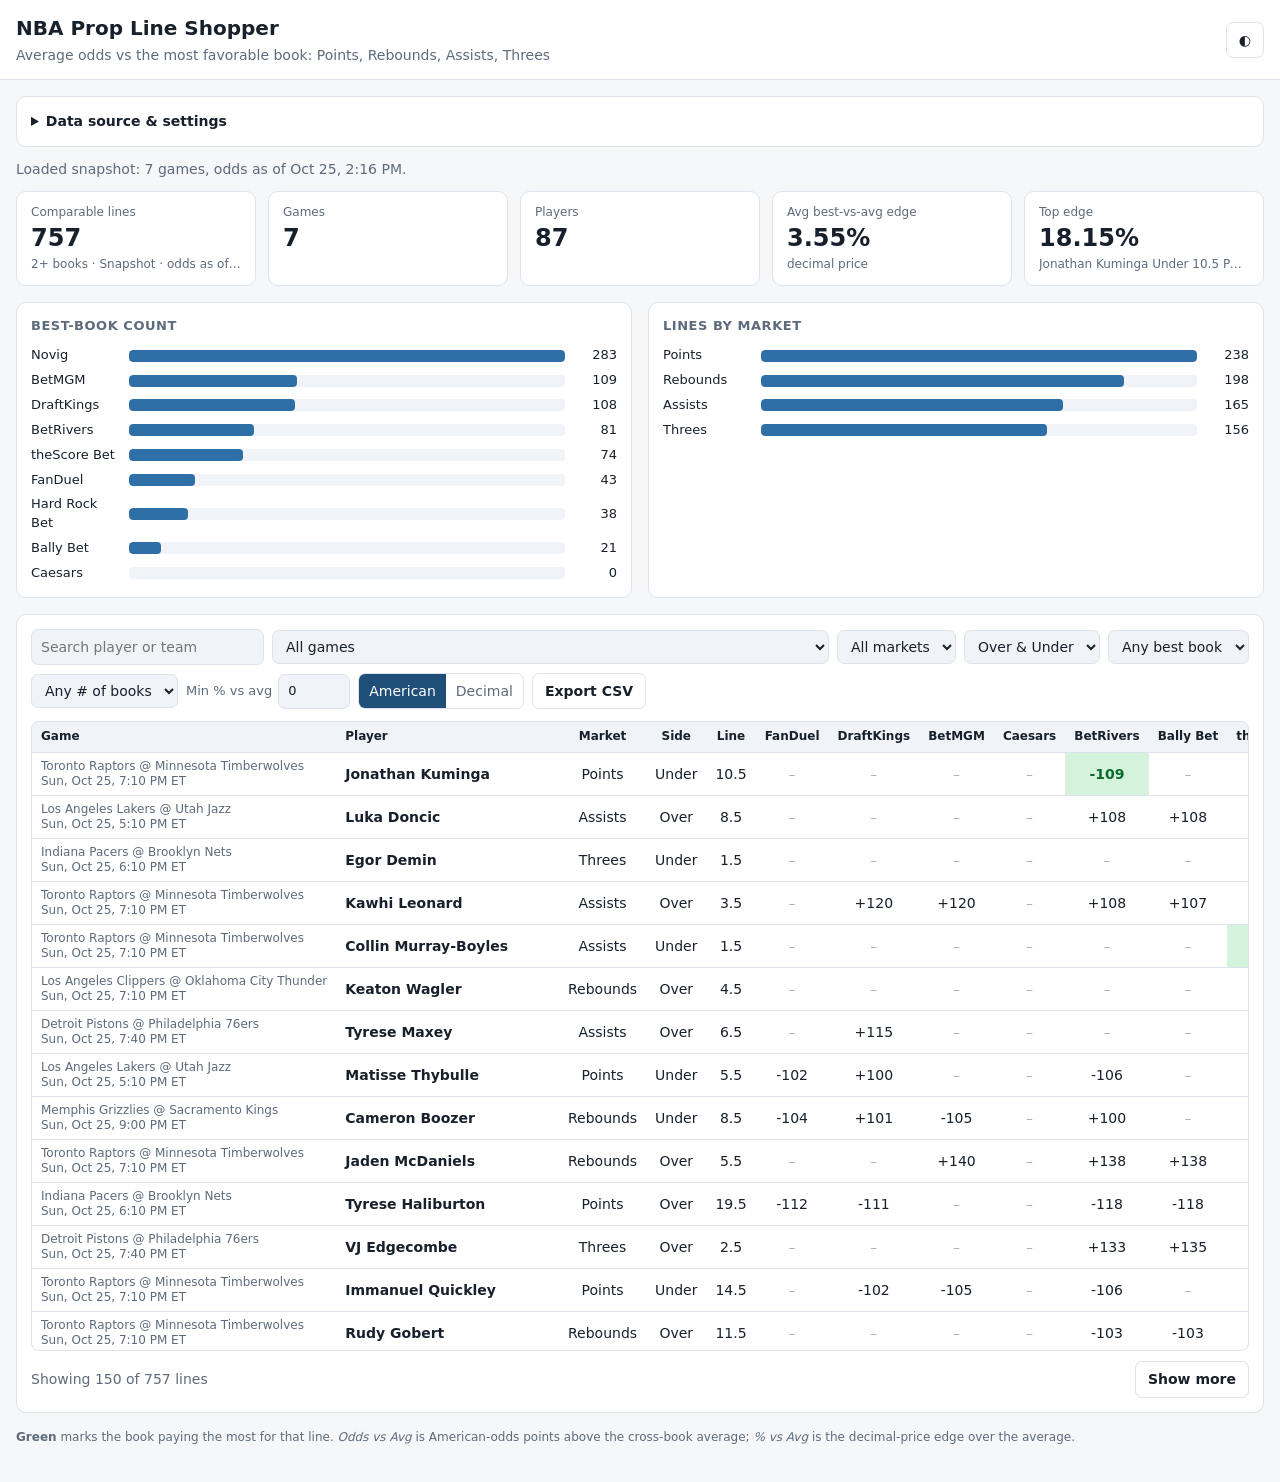
==== index.html @ ec767a52 "Add # of books filter to the table Filter lines to N+ books offering; options span from the settings" ====
<!doctype html>
<html lang="en">
<head>
  <meta charset="utf-8">
  <meta name="viewport" content="width=device-width, initial-scale=1">
  <title>NBA Prop Line Shopper</title>
  <meta name="description" content="NBA player props: average odds vs the most favorable sportsbook.">
  <link rel="icon" href="data:image/svg+xml,<svg xmlns='http://www.w3.org/2000/svg' viewBox='0 0 100 100'><text y='.9em' font-size='90'>🏀</text></svg>">
  <link rel="stylesheet" href="styles.css">
</head>
<body>
  <header class="topbar">
    <div class="wrap topbar-inner">
      <div>
        <h1>NBA Prop Line Shopper</h1>
        <p class="sub">Average odds vs the most favorable book: Points, Rebounds, Assists, Threes</p>
      </div>
      <button id="themeToggle" class="btn ghost" type="button" aria-label="Toggle theme">◐</button>
    </div>
  </header>

  <main class="wrap">
    <details id="settings" class="panel">
      <summary>Data source &amp; settings</summary>
      <div class="settings-grid">
        <label class="field">
          <span>The Odds API key</span>
          <input id="apiKey" type="password" autocomplete="off" placeholder="Paste your key">
          <label class="check"><input id="rememberKey" type="checkbox" checked> Remember on this device</label>
        </label>
        <label class="field">
          <span>Look-ahead window (hours)</span>
          <input id="lookahead" type="number" min="1" step="1" value="48">
          <small>Blank = all upcoming games</small>
        </label>
        <label class="field">
          <span>Minimum books offering a line</span>
          <input id="minBooks" type="number" min="1" max="9" step="1" value="2">
        </label>
        <fieldset class="field">
          <legend>Sportsbooks</legend>
          <div id="bookChecks" class="book-checks"></div>
        </fieldset>
      </div>
      <div class="actions">
        <button id="fetchLive" class="btn primary" type="button">Fetch live odds</button>
        <button id="loadSnapshot" class="btn" type="button">Load saved snapshot</button>
        <label class="btn">Open JSON file<input id="fileInput" type="file" accept=".json,application/json" hidden></label>
        <button id="downloadJson" class="btn ghost" type="button">Save raw JSON</button>
      </div>
      <p class="hint">Live fetches cost about 4 API credits per game (one per market). Your key stays in your browser and is sent only to api.the-odds-api.com.</p>
    </details>

    <div id="status" class="status" role="status"></div>

    <section class="tiles" id="tiles"></section>

    <section class="breakdowns">
      <div class="panel">
        <h2>Best-book count</h2>
        <div id="bookBars" class="bars"></div>
      </div>
      <div class="panel">
        <h2>Lines by market</h2>
        <div id="marketBars" class="bars"></div>
      </div>
    </section>

    <section class="panel">
      <div class="filters">
        <input id="search" type="search" placeholder="Search player or team">
        <select id="fGame"><option value="">All games</option></select>
        <select id="fMarket"><option value="">All markets</option></select>
        <select id="fSide">
          <option value="">Over &amp; Under</option>
          <option value="Over">Over</option>
          <option value="Under">Under</option>
        </select>
        <select id="fBook"><option value="">Any best book</option></select>
        <select id="fBooks" aria-label="Number of books"><option value="">Any # of books</option></select>
        <label class="inline">Min % vs avg <input id="fEdge" type="number" step="0.5" value="0"></label>
        <div class="seg" role="group" aria-label="Odds format">
          <button type="button" data-fmt="us" class="on">American</button>
          <button type="button" data-fmt="dec">Decimal</button>
        </div>
        <button id="exportCsv" class="btn ghost" type="button">Export CSV</button>
      </div>
      <div class="table-wrap">
        <table id="grid">
          <thead><tr id="headRow"></tr></thead>
          <tbody id="body"></tbody>
        </table>
      </div>
      <div class="table-foot">
        <span id="rowCount"></span>
        <button id="more" class="btn ghost" type="button" hidden>Show more</button>
      </div>
    </section>

    <footer class="foot">
      <p><strong>Green</strong> marks the book paying the most for that line. <em>Odds vs Avg</em> is American-odds points above the cross-book average; <em>% vs Avg</em> is the decimal-price edge over the average.</p>
    </footer>
  </main>

  <script src="app.js"></script>
</body>
</html>
---- styles.css ----
:root {
  --bg: #f6f7f9;
  --surface: #ffffff;
  --surface-2: #f0f3f7;
  --text: #17202b;
  --muted: #5d6b7c;
  --border: #dde3ea;
  --accent: #1f4e79;
  --accent-text: #ffffff;
  --best-bg: #d5f2dc;
  --best-text: #0b6b2a;
  --bar: #2f6fa8;
  --warn: #9a5b00;
  --err: #b42318;
  --radius: 10px;
  color-scheme: light;
}
@media (prefers-color-scheme: dark) {
  :root:not([data-theme="light"]) {
    --bg: #0f141a;
    --surface: #171e26;
    --surface-2: #1e2731;
    --text: #e6ebf1;
    --muted: #93a1b2;
    --border: #2a3542;
    --accent: #4f8fd0;
    --accent-text: #0b1118;
    --best-bg: #143d23;
    --best-text: #7fe0a0;
    --bar: #5b9ad8;
    --warn: #f0b45a;
    --err: #ff8a80;
    color-scheme: dark;
  }
}
:root[data-theme="dark"] {
  --bg: #0f141a;
  --surface: #171e26;
  --surface-2: #1e2731;
  --text: #e6ebf1;
  --muted: #93a1b2;
  --border: #2a3542;
  --accent: #4f8fd0;
  --accent-text: #0b1118;
  --best-bg: #143d23;
  --best-text: #7fe0a0;
  --bar: #5b9ad8;
  --warn: #f0b45a;
  --err: #ff8a80;
  color-scheme: dark;
}

* { box-sizing: border-box; }
html, body { margin: 0; }
body {
  background: var(--bg);
  color: var(--text);
  font: 14px/1.45 system-ui, -apple-system, "Segoe UI", Roboto, sans-serif;
  overflow-x: hidden;
}
.wrap { max-width: 1400px; margin: 0 auto; padding: 0 16px; }

.topbar { background: var(--surface); border-bottom: 1px solid var(--border); margin-bottom: 16px; }
.topbar-inner { display: flex; align-items: center; justify-content: space-between; gap: 12px; padding-top: 14px; padding-bottom: 14px; }
h1 { font-size: 20px; margin: 0; }
h2 { font-size: 13px; text-transform: uppercase; letter-spacing: .04em; color: var(--muted); margin: 0 0 10px; }
.sub { margin: 2px 0 0; color: var(--muted); }

.panel { background: var(--surface); border: 1px solid var(--border); border-radius: var(--radius); padding: 14px; margin-bottom: 16px; }
details.panel > summary { cursor: pointer; font-weight: 600; }
details[open].panel > summary { margin-bottom: 12px; }

.settings-grid { display: grid; grid-template-columns: repeat(auto-fit, minmax(220px, 1fr)); gap: 14px; }
.field { display: flex; flex-direction: column; gap: 4px; border: 0; padding: 0; margin: 0; min-width: 0; }
.field > span, .field > legend { font-weight: 600; font-size: 13px; padding: 0; }
.field small, .hint { color: var(--muted); font-size: 12px; }
.check { display: flex; align-items: center; gap: 6px; font-size: 12px; color: var(--muted); }
.book-checks { display: flex; flex-wrap: wrap; gap: 4px 12px; }
.book-checks label { display: flex; align-items: center; gap: 4px; }

input, select {
  font: inherit; color: var(--text); background: var(--surface-2);
  border: 1px solid var(--border); border-radius: 7px; padding: 7px 9px; min-width: 0;
}
input[type="checkbox"] { padding: 0; }
input:focus, select:focus, button:focus-visible { outline: 2px solid var(--accent); outline-offset: 1px; }

.actions { display: flex; flex-wrap: wrap; gap: 8px; margin-top: 14px; }
.btn {
  font: inherit; font-weight: 600; cursor: pointer; display: inline-flex; align-items: center;
  border: 1px solid var(--border); background: var(--surface-2); color: var(--text);
  border-radius: 7px; padding: 7px 12px;
}
.btn:hover { border-color: var(--accent); }
.btn.primary { background: var(--accent); color: var(--accent-text); border-color: var(--accent); }
.btn.ghost { background: transparent; }
.btn:disabled { opacity: .55; cursor: progress; }

.status { min-height: 20px; margin: -4px 0 12px; color: var(--muted); }
.status.warn { color: var(--warn); }
.status.err { color: var(--err); }

.tiles { display: grid; grid-template-columns: repeat(auto-fit, minmax(150px, 1fr)); gap: 12px; margin-bottom: 16px; }
.tile { background: var(--surface); border: 1px solid var(--border); border-radius: var(--radius); padding: 12px 14px; }
.tile .label { color: var(--muted); font-size: 12px; }
.tile .value { font-size: 24px; font-weight: 700; font-variant-numeric: tabular-nums; }
.tile .note { color: var(--muted); font-size: 12px; overflow: hidden; text-overflow: ellipsis; white-space: nowrap; }

.breakdowns { display: grid; grid-template-columns: repeat(auto-fit, minmax(280px, 1fr)); gap: 0 16px; }
.bars { display: grid; gap: 6px; }
.bar-row { display: grid; grid-template-columns: 90px 1fr 44px; align-items: center; gap: 8px; font-size: 13px; }
.bar-track { background: var(--surface-2); border-radius: 4px; height: 12px; overflow: hidden; }
.bar-fill { background: var(--bar); height: 100%; border-radius: 4px; }
.bar-row .n { text-align: right; font-variant-numeric: tabular-nums; }

.filters { display: flex; flex-wrap: wrap; gap: 8px; align-items: center; margin-bottom: 12px; }
.filters #search { flex: 1 1 200px; }
.inline { display: flex; align-items: center; gap: 6px; color: var(--muted); font-size: 13px; }
.inline input { width: 72px; }
.seg { display: inline-flex; border: 1px solid var(--border); border-radius: 7px; overflow: hidden; }
.seg button { font: inherit; border: 0; background: transparent; color: var(--muted); padding: 7px 10px; cursor: pointer; }
.seg button.on { background: var(--accent); color: var(--accent-text); }

.table-wrap { overflow-x: auto; border: 1px solid var(--border); border-radius: 8px; max-height: 70vh; }
table { border-collapse: collapse; width: 100%; font-variant-numeric: tabular-nums; }
th, td { padding: 6px 9px; border-bottom: 1px solid var(--border); white-space: nowrap; text-align: center; }
th { position: sticky; top: 0; z-index: 1; background: var(--surface-2); font-size: 12px; cursor: pointer; user-select: none; }
th[aria-sort="ascending"]::after { content: " ▲"; font-size: 9px; }
th[aria-sort="descending"]::after { content: " ▼"; font-size: 9px; }
td.l, th.l { text-align: left; }
td.game { color: var(--muted); font-size: 12px; line-height: 1.25; }
td.player { font-weight: 600; }
td.best { background: var(--best-bg); color: var(--best-text); font-weight: 700; }
td.na { color: var(--muted); opacity: .5; }
tbody tr:hover td { background-color: var(--surface-2); }
tbody tr:hover td.best { background: var(--best-bg); }
.empty { padding: 28px; color: var(--muted); text-align: center; }

.table-foot { display: flex; align-items: center; justify-content: space-between; gap: 8px; margin-top: 10px; color: var(--muted); }
.foot { color: var(--muted); font-size: 12px; padding-bottom: 24px; }

@media (max-width: 600px) {
  .filters > * { flex: 1 1 calc(50% - 8px); }
  .filters #search { flex-basis: 100%; }
  .tile .value { font-size: 20px; }
}
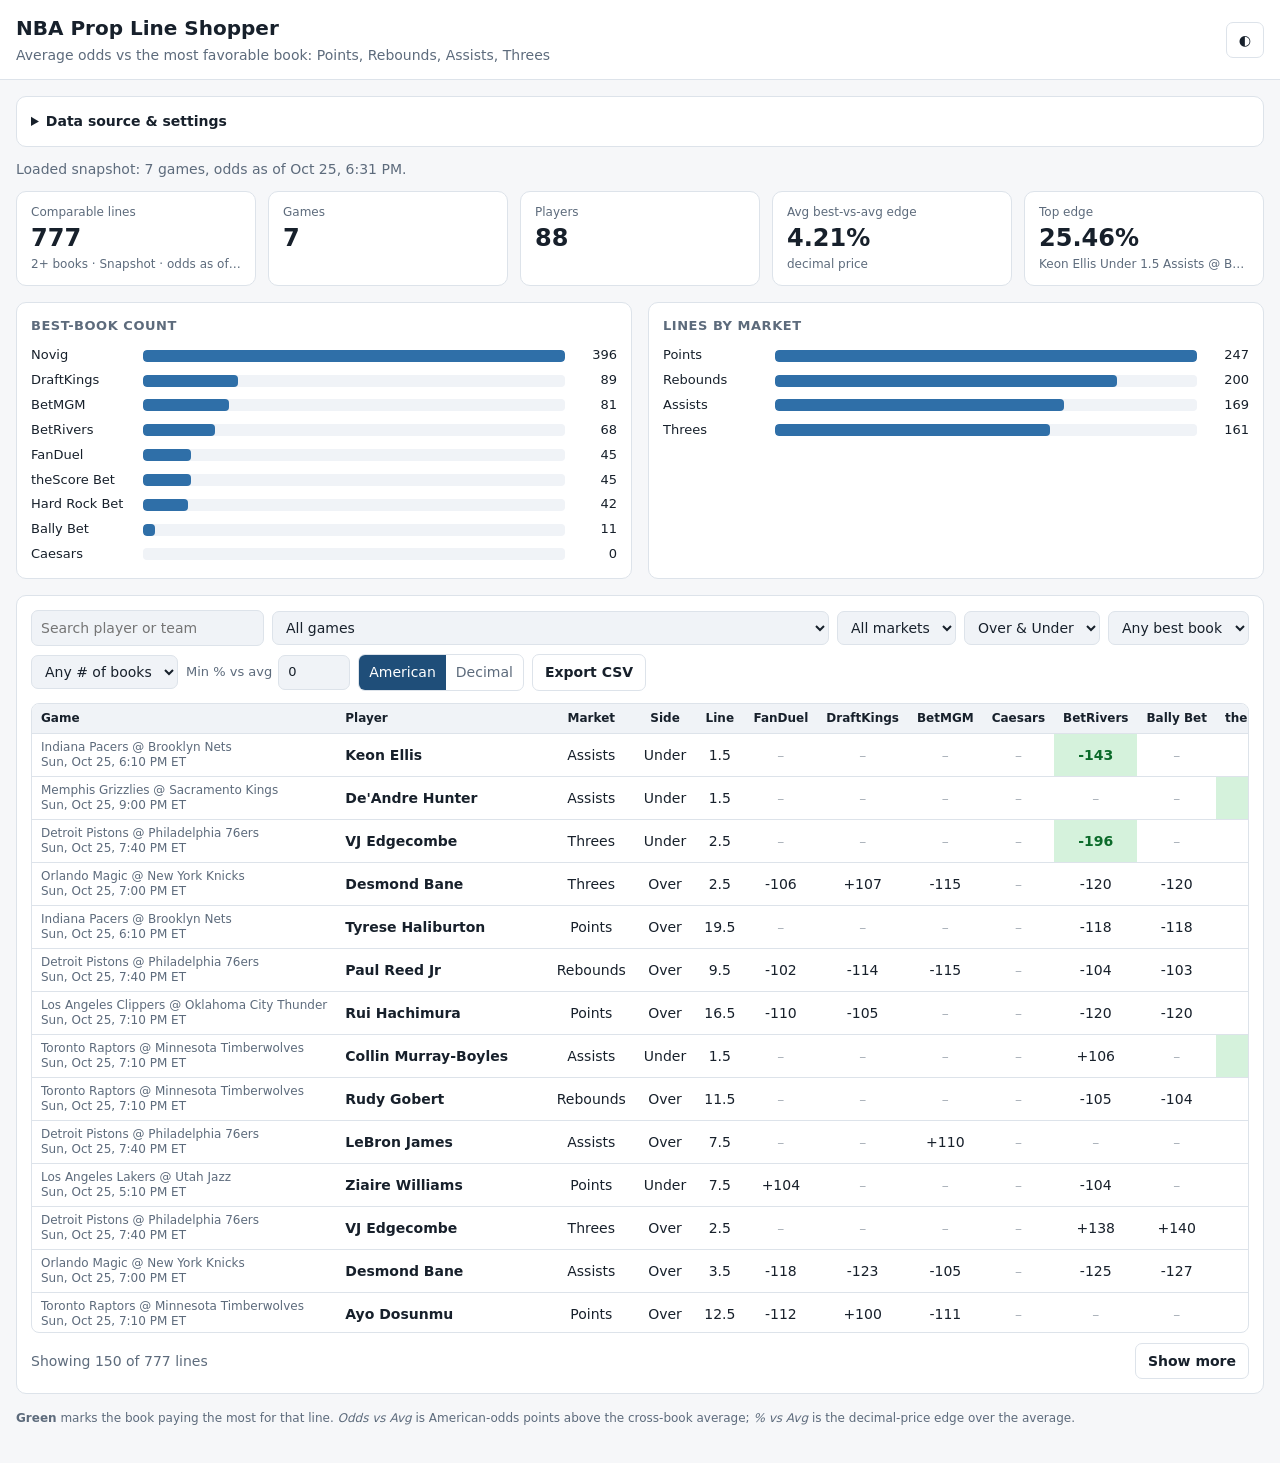
==== commit ae1a7269: "Make the layout mobile friendly On narrow screens (<=700px) show each line as a card instead of the " ====
--- a/index.html
+++ b/index.html
@@ -78,6 +78,14 @@
         </select>
         <select id="fBook"><option value="">Any best book</option></select>
         <select id="fBooks" aria-label="Number of books"><option value="">Any # of books</option></select>
+        <select id="sortSel" class="mobile-only" aria-label="Sort">
+          <option value="pct:-1">Sort: % vs avg</option>
+          <option value="usVsAvg:-1">Sort: Odds vs avg</option>
+          <option value="best:-1">Sort: Best odds</option>
+          <option value="booksOffering:-1">Sort: Most books</option>
+          <option value="start:1">Sort: Game time</option>
+          <option value="player:1">Sort: Player</option>
+        </select>
         <label class="inline">Min % vs avg <input id="fEdge" type="number" step="0.5" value="0"></label>
         <div class="seg" role="group" aria-label="Odds format">
           <button type="button" data-fmt="us" class="on">American</button>
@@ -91,6 +99,7 @@
           <tbody id="body"></tbody>
         </table>
       </div>
+      <div id="cards" class="cards" hidden></div>
       <div class="table-foot">
         <span id="rowCount"></span>
         <button id="more" class="btn ghost" type="button" hidden>Show more</button>
--- a/styles.css
+++ b/styles.css
@@ -51,6 +51,7 @@
 }
 
 * { box-sizing: border-box; }
+[hidden] { display: none !important; }
 html, body { margin: 0; }
 body {
   background: var(--bg);
@@ -108,7 +109,7 @@
 
 .breakdowns { display: grid; grid-template-columns: repeat(auto-fit, minmax(280px, 1fr)); gap: 0 16px; }
 .bars { display: grid; gap: 6px; }
-.bar-row { display: grid; grid-template-columns: 90px 1fr 44px; align-items: center; gap: 8px; font-size: 13px; }
+.bar-row { display: grid; grid-template-columns: 104px 1fr 44px; align-items: center; gap: 8px; font-size: 13px; }
 .bar-track { background: var(--surface-2); border-radius: 4px; height: 12px; overflow: hidden; }
 .bar-fill { background: var(--bar); height: 100%; border-radius: 4px; }
 .bar-row .n { text-align: right; font-variant-numeric: tabular-nums; }
@@ -139,8 +140,53 @@
 .table-foot { display: flex; align-items: center; justify-content: space-between; gap: 8px; margin-top: 10px; color: var(--muted); }
 .foot { color: var(--muted); font-size: 12px; padding-bottom: 24px; }
 
-@media (max-width: 600px) {
-  .filters > * { flex: 1 1 calc(50% - 8px); }
-  .filters #search { flex-basis: 100%; }
+.mobile-only { display: none; }
+
+/* Card list that replaces the wide table on phones (see renderCards). */
+.cards { display: grid; gap: 10px; }
+.card { border: 1px solid var(--border); border-radius: 8px; padding: 12px; background: var(--surface); }
+.card-top { display: flex; align-items: flex-start; justify-content: space-between; gap: 10px; }
+.card-player { font-weight: 700; font-size: 15px; }
+.card-prop { font-weight: 600; }
+.card-game { color: var(--muted); font-size: 12px; margin-top: 2px; }
+.card-edge { flex: none; font-weight: 700; font-variant-numeric: tabular-nums; padding: 4px 8px; border-radius: 6px; border: 1px solid var(--border); }
+.card-best { display: flex; flex-wrap: wrap; gap: 4px 14px; margin-top: 10px; font-size: 13px; color: var(--muted); font-variant-numeric: tabular-nums; }
+.card-best b { color: var(--text); }
+.card-best .best-pick { color: var(--best-text); }
+.card-best .best-pick b { color: inherit; }
+.card-books { display: flex; flex-wrap: wrap; gap: 6px; margin-top: 10px; }
+.chip { display: inline-flex; gap: 6px; padding: 4px 8px; border-radius: 6px; background: var(--surface-2); font-size: 12px; font-variant-numeric: tabular-nums; }
+.chip b { font-weight: 700; }
+.chip.best { background: var(--best-bg); color: var(--best-text); }
+
+@media (max-width: 700px) {
+  .wrap { padding: 0 12px; }
+  .topbar { margin-bottom: 12px; }
+  .topbar-inner { padding-top: 10px; padding-bottom: 10px; }
+  h1 { font-size: 18px; }
+  .sub { font-size: 12px; }
+  .panel { padding: 12px; margin-bottom: 12px; }
+
+  /* 16px stops iOS from zooming in when a field gets focus. */
+  input, select, .btn, .seg button { font-size: 16px; min-height: 42px; }
+  input[type="checkbox"] { min-height: 0; width: 18px; height: 18px; }
+  .book-checks { gap: 8px 14px; }
+  .actions .btn { flex: 1 1 calc(50% - 8px); justify-content: center; }
+
+  .tiles { grid-template-columns: repeat(2, minmax(0, 1fr)); gap: 8px; margin-bottom: 12px; }
+  .tile { padding: 10px 12px; }
   .tile .value { font-size: 20px; }
+  .tile:last-child { grid-column: 1 / -1; }
+  .tile:last-child .note { white-space: normal; }
+
+  .filters { display: grid; grid-template-columns: repeat(2, minmax(0, 1fr)); }
+  .filters #search, .filters #fGame { grid-column: 1 / -1; }
+  .filters .inline { justify-content: space-between; }
+  .filters .inline input { flex: 1; width: auto; }
+  .seg { display: flex; }
+  .seg button { flex: 1; }
+  .mobile-only { display: block; }
+
+  .table-foot { flex-direction: column; align-items: stretch; text-align: center; }
+  .table-foot .btn { justify-content: center; }
 }
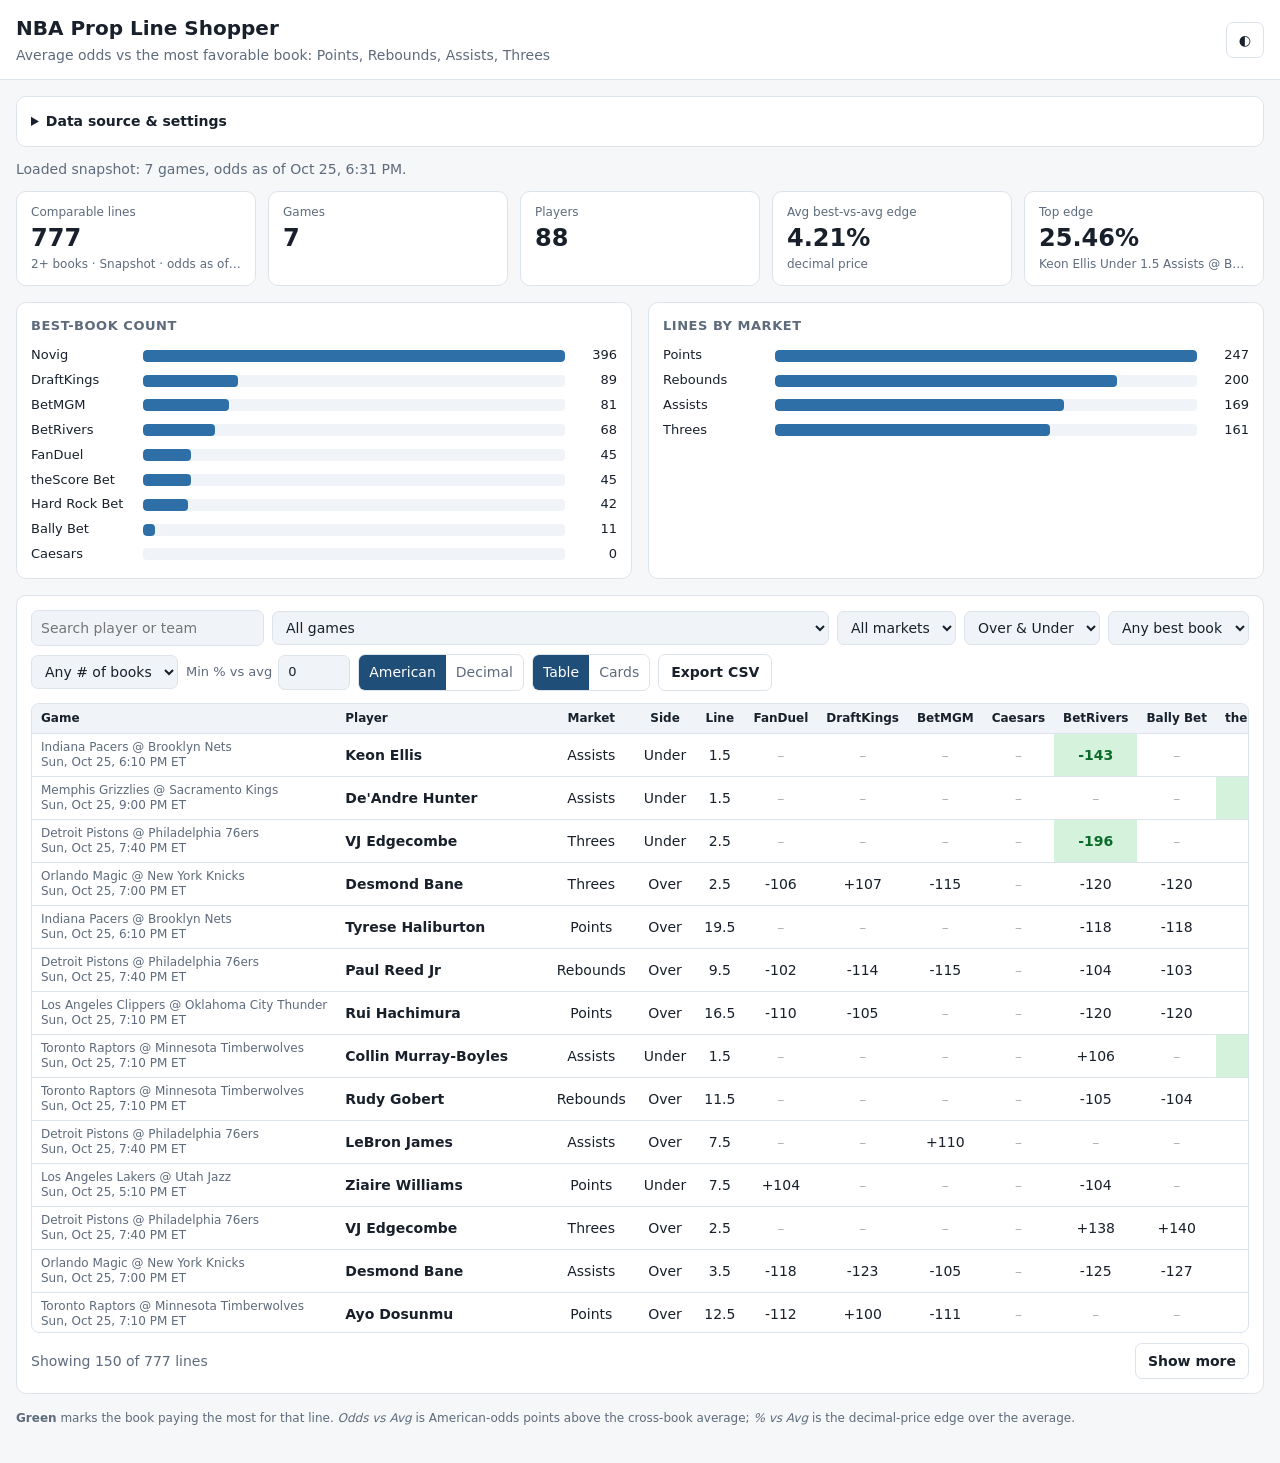
==== commit e9a09141: "Add Table/Cards view toggle Defaults to cards on phones and the table elsewhere until the user picks" ====
--- a/index.html
+++ b/index.html
@@ -78,7 +78,7 @@
         </select>
         <select id="fBook"><option value="">Any best book</option></select>
         <select id="fBooks" aria-label="Number of books"><option value="">Any # of books</option></select>
-        <select id="sortSel" class="mobile-only" aria-label="Sort">
+        <select id="sortSel" aria-label="Sort" hidden>
           <option value="pct:-1">Sort: % vs avg</option>
           <option value="usVsAvg:-1">Sort: Odds vs avg</option>
           <option value="best:-1">Sort: Best odds</option>
@@ -90,6 +90,10 @@
         <div class="seg" role="group" aria-label="Odds format">
           <button type="button" data-fmt="us" class="on">American</button>
           <button type="button" data-fmt="dec">Decimal</button>
+        </div>
+        <div class="seg" role="group" aria-label="View">
+          <button type="button" data-view="table">Table</button>
+          <button type="button" data-view="cards">Cards</button>
         </div>
         <button id="exportCsv" class="btn ghost" type="button">Export CSV</button>
       </div>
--- a/styles.css
+++ b/styles.css
@@ -140,10 +140,8 @@
 .table-foot { display: flex; align-items: center; justify-content: space-between; gap: 8px; margin-top: 10px; color: var(--muted); }
 .foot { color: var(--muted); font-size: 12px; padding-bottom: 24px; }
 
-.mobile-only { display: none; }
-
-/* Card list that replaces the wide table on phones (see renderCards). */
-.cards { display: grid; gap: 10px; }
+/* Card view of the lines (see renderCards); default on phones, optional elsewhere. */
+.cards { display: grid; grid-template-columns: repeat(auto-fill, minmax(320px, 1fr)); gap: 10px; }
 .card { border: 1px solid var(--border); border-radius: 8px; padding: 12px; background: var(--surface); }
 .card-top { display: flex; align-items: flex-start; justify-content: space-between; gap: 10px; }
 .card-player { font-weight: 700; font-size: 15px; }
@@ -185,7 +183,8 @@
   .filters .inline input { flex: 1; width: auto; }
   .seg { display: flex; }
   .seg button { flex: 1; }
-  .mobile-only { display: block; }
+  .filters #exportCsv { grid-column: 1 / -1; justify-content: center; }
+  .cards { grid-template-columns: 1fr; }
 
   .table-foot { flex-direction: column; align-items: stretch; text-align: center; }
   .table-foot .btn { justify-content: center; }
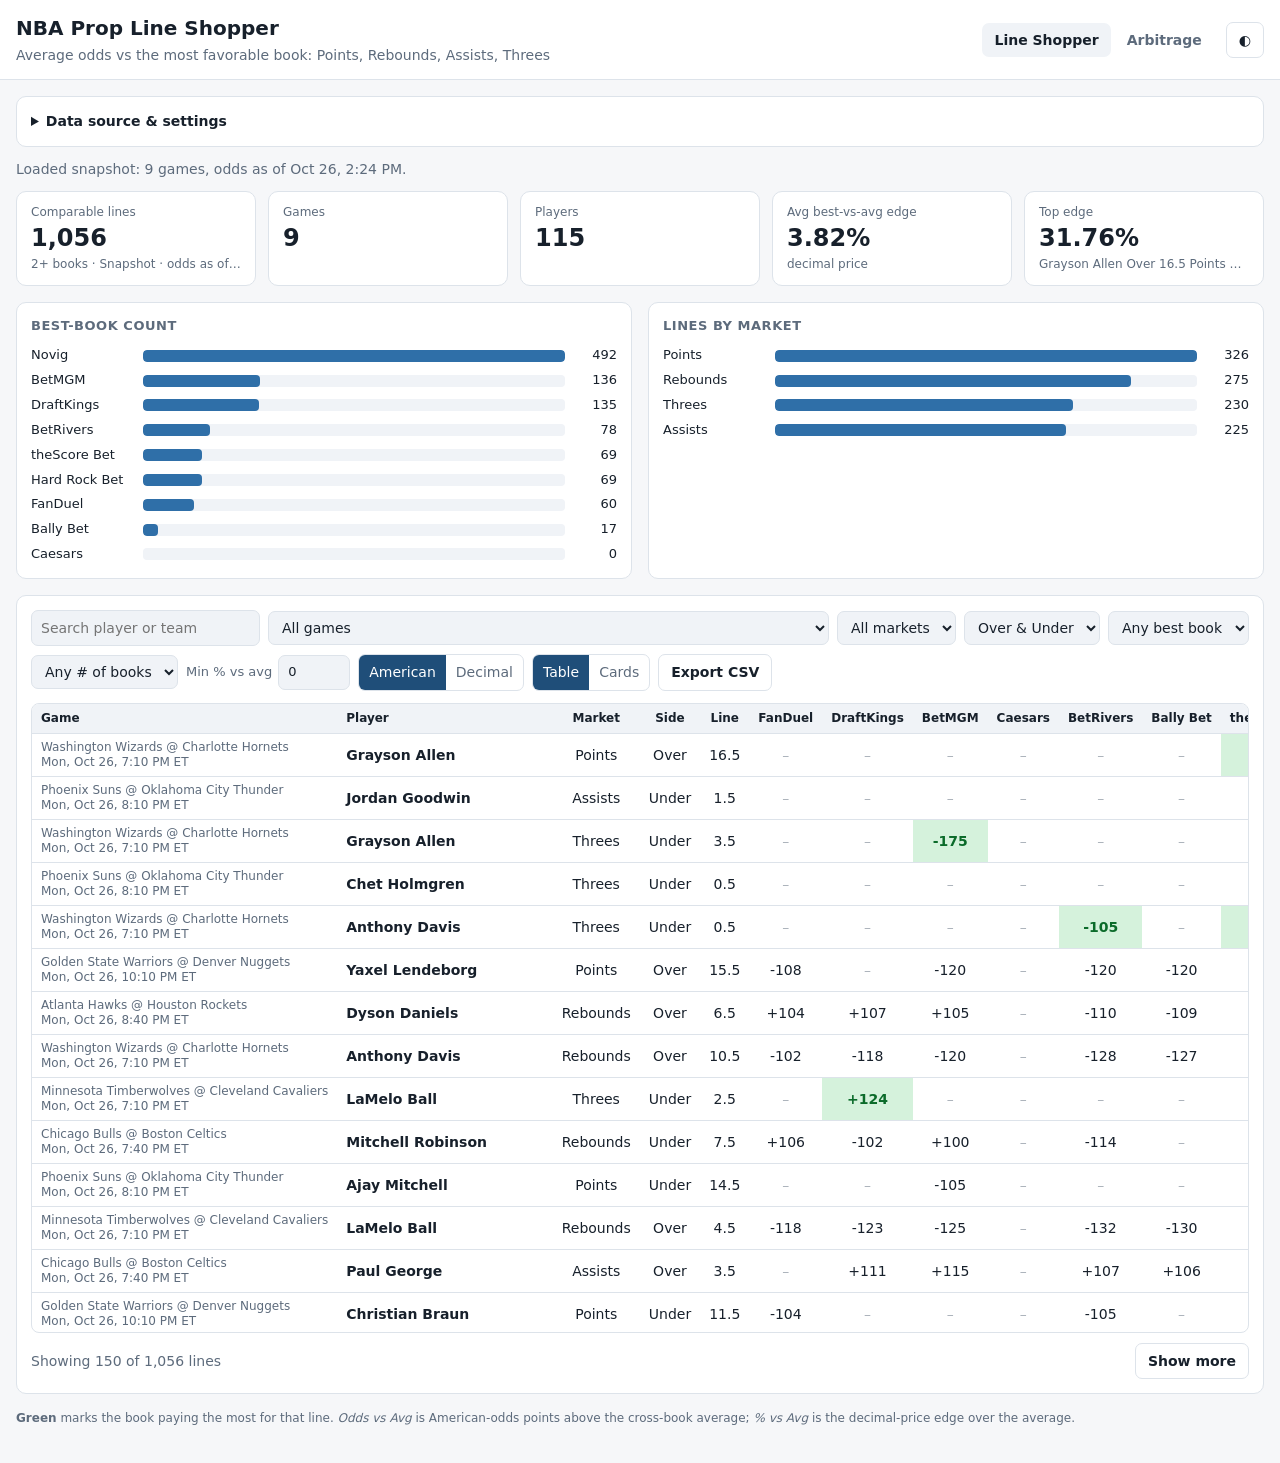
==== commit e0cbbd50: "Add arbitrage page New arbitrage.html pairs the best Over and Under per line across the selected boo" ====
--- a/index.html
+++ b/index.html
@@ -15,6 +15,10 @@
         <h1>NBA Prop Line Shopper</h1>
         <p class="sub">Average odds vs the most favorable book: Points, Rebounds, Assists, Threes</p>
       </div>
+      <nav class="nav" aria-label="Pages">
+        <a href="index.html" aria-current="page">Line Shopper</a>
+        <a href="arbitrage.html">Arbitrage</a>
+      </nav>
       <button id="themeToggle" class="btn ghost" type="button" aria-label="Toggle theme">◐</button>
     </div>
   </header>
@@ -115,6 +119,7 @@
     </footer>
   </main>
 
+  <script src="common.js"></script>
   <script src="app.js"></script>
 </body>
 </html>
--- a/styles.css
+++ b/styles.css
@@ -66,6 +66,10 @@
 h1 { font-size: 20px; margin: 0; }
 h2 { font-size: 13px; text-transform: uppercase; letter-spacing: .04em; color: var(--muted); margin: 0 0 10px; }
 .sub { margin: 2px 0 0; color: var(--muted); }
+.nav { display: flex; gap: 4px; margin-left: auto; }
+.nav a { padding: 7px 12px; border-radius: 7px; color: var(--muted); font-weight: 600; text-decoration: none; white-space: nowrap; }
+.nav a:hover { color: var(--text); }
+.nav a[aria-current="page"] { background: var(--surface-2); color: var(--text); }
 
 .panel { background: var(--surface); border: 1px solid var(--border); border-radius: var(--radius); padding: 14px; margin-bottom: 16px; }
 details.panel > summary { cursor: pointer; font-weight: 600; }
@@ -157,10 +161,24 @@
 .chip b { font-weight: 700; }
 .chip.best { background: var(--best-bg); color: var(--best-text); }
 
+/* Arbitrage page legs (see arbitrage.js card). */
+.legs { display: grid; gap: 6px; margin-top: 10px; }
+.leg { display: grid; grid-template-columns: 76px 1fr auto; grid-template-areas: "side book stake" "side age stake"; gap: 0 10px; align-items: center; background: var(--surface-2); border-radius: 6px; padding: 6px 10px; font-variant-numeric: tabular-nums; }
+.leg-side { grid-area: side; font-weight: 700; }
+.leg-book { grid-area: book; }
+.leg-stake { grid-area: stake; text-align: right; }
+.leg-age { grid-area: age; color: var(--muted); font-size: 12px; }
+.leg-age.stale { color: var(--warn); }
+.card-edge.arb-pos { background: var(--best-bg); color: var(--best-text); border-color: transparent; }
+.card-edge.arb-neg { color: var(--muted); }
+
 @media (max-width: 700px) {
   .wrap { padding: 0 12px; }
   .topbar { margin-bottom: 12px; }
-  .topbar-inner { padding-top: 10px; padding-bottom: 10px; }
+  .topbar-inner { padding-top: 10px; padding-bottom: 10px; flex-wrap: wrap; }
+  .topbar-inner > div:first-child { flex: 1; min-width: 0; }
+  .nav { order: 3; width: 100%; margin-left: 0; }
+  .nav a { flex: 1; text-align: center; }
   h1 { font-size: 18px; }
   .sub { font-size: 12px; }
   .panel { padding: 12px; margin-bottom: 12px; }
@@ -174,8 +192,8 @@
   .tiles { grid-template-columns: repeat(2, minmax(0, 1fr)); gap: 8px; margin-bottom: 12px; }
   .tile { padding: 10px 12px; }
   .tile .value { font-size: 20px; }
-  .tile:last-child { grid-column: 1 / -1; }
-  .tile:last-child .note { white-space: normal; }
+  .tile:last-child:nth-child(odd) { grid-column: 1 / -1; }
+  .tile:last-child:nth-child(odd) .note { white-space: normal; }
 
   .filters { display: grid; grid-template-columns: repeat(2, minmax(0, 1fr)); }
   .filters #search, .filters #fGame { grid-column: 1 / -1; }
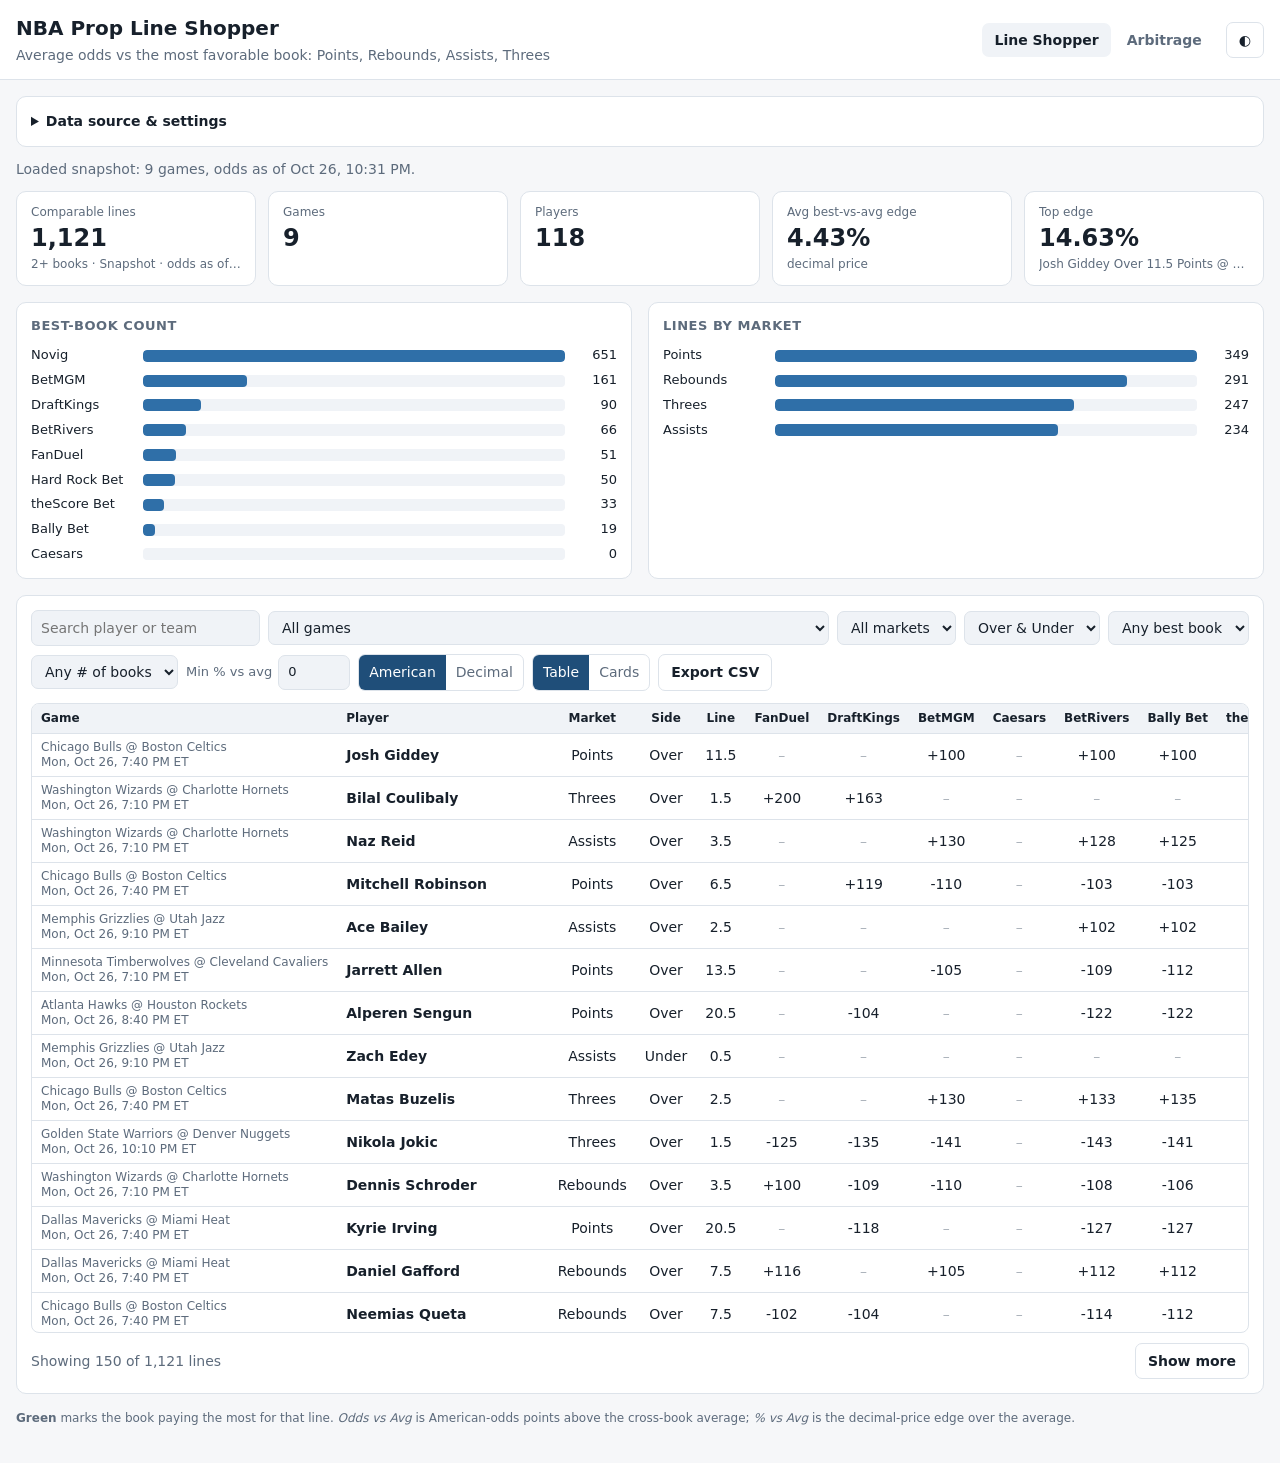
==== commit fbde80c7: "Arbitrage: bet-slip links and copy-stake buttons Each leg gets an Open button using the Odds API dee" ====
--- a/index.html
+++ b/index.html
@@ -6,7 +6,7 @@
   <title>NBA Prop Line Shopper</title>
   <meta name="description" content="NBA player props: average odds vs the most favorable sportsbook.">
   <link rel="icon" href="data:image/svg+xml,<svg xmlns='http://www.w3.org/2000/svg' viewBox='0 0 100 100'><text y='.9em' font-size='90'>🏀</text></svg>">
-  <link rel="stylesheet" href="styles.css">
+  <link rel="stylesheet" href="styles.css?v=20261028">
 </head>
 <body>
   <header class="topbar">
@@ -119,7 +119,7 @@
     </footer>
   </main>
 
-  <script src="common.js"></script>
-  <script src="app.js"></script>
+  <script src="common.js?v=20261028"></script>
+  <script src="app.js?v=20261028"></script>
 </body>
 </html>
--- a/styles.css
+++ b/styles.css
@@ -163,12 +163,20 @@
 
 /* Arbitrage page legs (see arbitrage.js card). */
 .legs { display: grid; gap: 6px; margin-top: 10px; }
-.leg { display: grid; grid-template-columns: 76px 1fr auto; grid-template-areas: "side book stake" "side age stake"; gap: 0 10px; align-items: center; background: var(--surface-2); border-radius: 6px; padding: 6px 10px; font-variant-numeric: tabular-nums; }
+.leg { display: grid; grid-template-columns: 76px 1fr auto; grid-template-areas: "side book stake" "side age stake" "actions actions actions"; gap: 0 10px; align-items: center; background: var(--surface-2); border-radius: 6px; padding: 6px 10px; font-variant-numeric: tabular-nums; }
 .leg-side { grid-area: side; font-weight: 700; }
 .leg-book { grid-area: book; }
 .leg-stake { grid-area: stake; text-align: right; }
 .leg-age { grid-area: age; color: var(--muted); font-size: 12px; }
 .leg-age.stale { color: var(--warn); }
+.leg-actions { grid-area: actions; display: flex; flex-wrap: wrap; gap: 6px; margin-top: 6px; }
+.mini-btn {
+  font: inherit; font-size: 12px; font-weight: 600; cursor: pointer; display: inline-flex; align-items: center; gap: 4px;
+  min-height: 30px; padding: 4px 10px; border-radius: 6px; border: 1px solid var(--border);
+  background: var(--surface); color: var(--text); text-decoration: none; white-space: nowrap;
+}
+.mini-btn:hover { border-color: var(--accent); }
+.mini-btn.primary { background: var(--accent); color: var(--accent-text); border-color: var(--accent); }
 .card-edge.arb-pos { background: var(--best-bg); color: var(--best-text); border-color: transparent; }
 .card-edge.arb-neg { color: var(--muted); }
 
@@ -201,7 +209,8 @@
   .filters .inline input { flex: 1; width: auto; }
   .seg { display: flex; }
   .seg button { flex: 1; }
-  .filters #exportCsv { grid-column: 1 / -1; justify-content: center; }
+  .filters #exportCsv, .filters .stake-field { grid-column: 1 / -1; justify-content: center; }
+  .filters .stake-field select { flex: none; }
   .cards { grid-template-columns: 1fr; }
 
   .table-foot { flex-direction: column; align-items: stretch; text-align: center; }
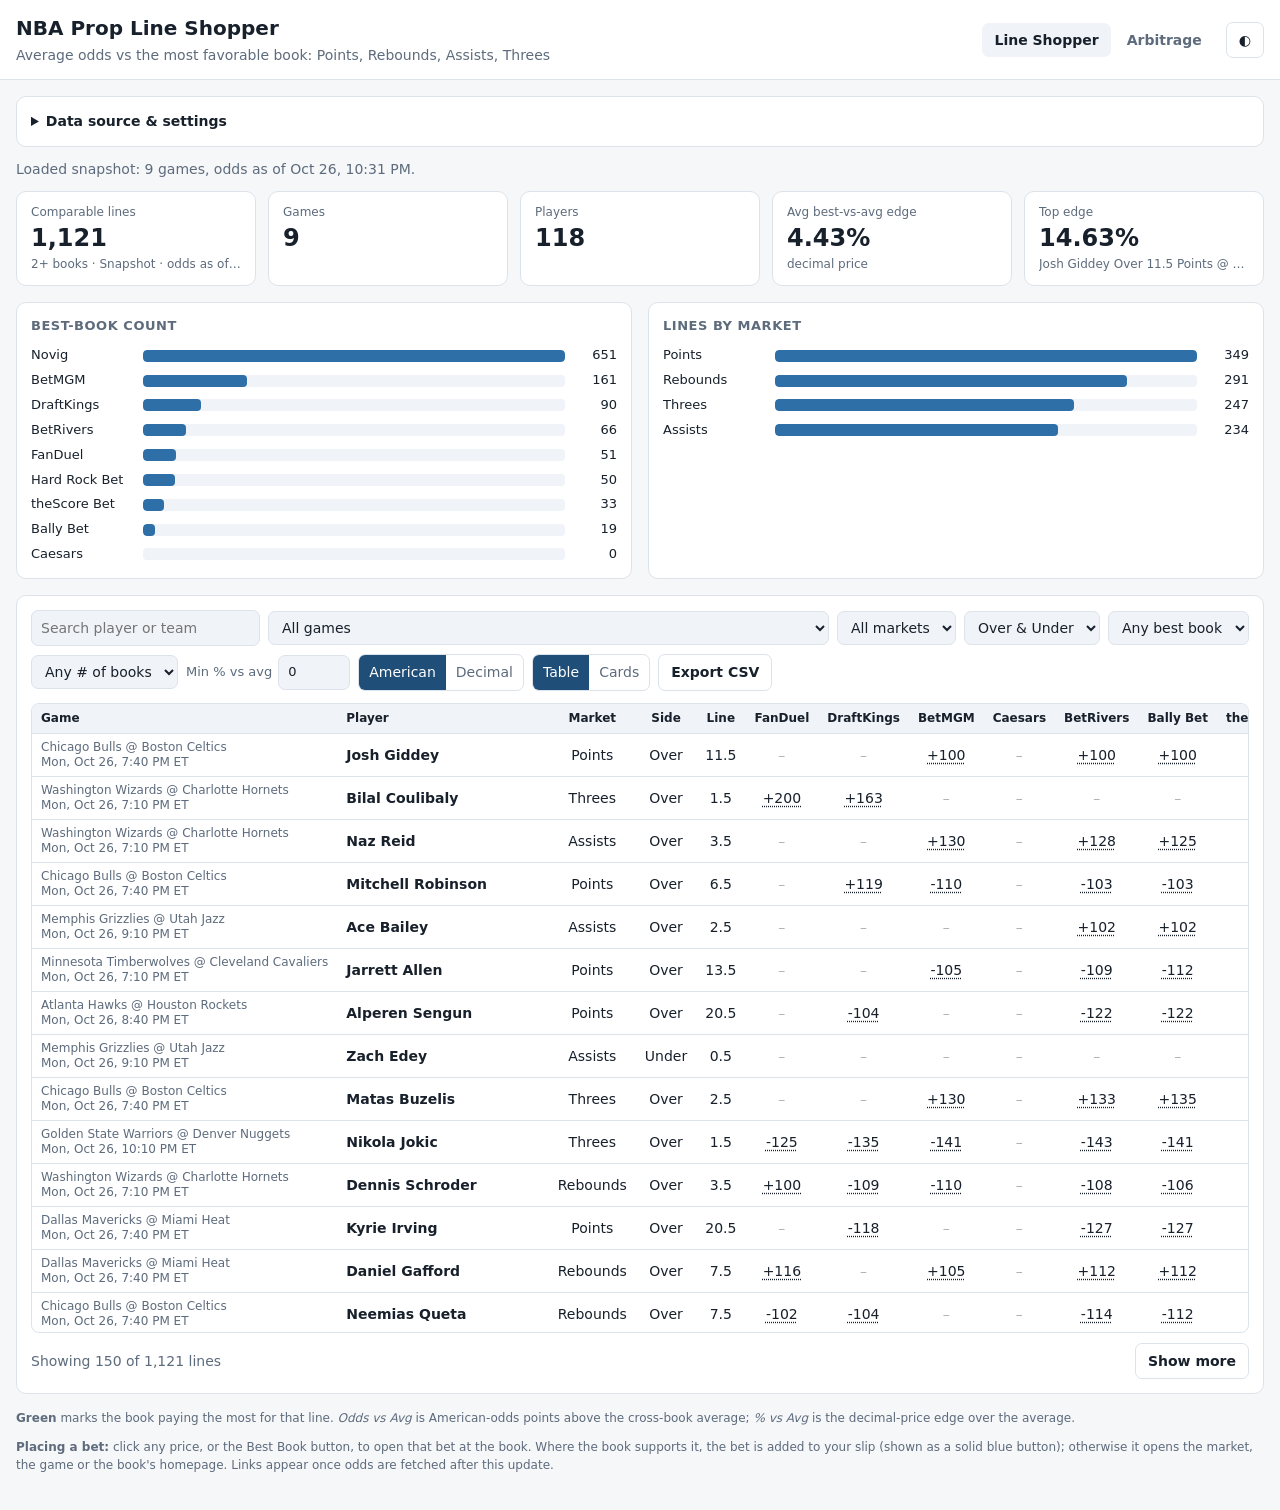
==== commit 9476fcc9: "Line Shopper: bet-slip links on prices and best book Co-Authored-By: Claude Opus 5.5 <noreply@anthro" ====
--- a/index.html
+++ b/index.html
@@ -6,7 +6,7 @@
   <title>NBA Prop Line Shopper</title>
   <meta name="description" content="NBA player props: average odds vs the most favorable sportsbook.">
   <link rel="icon" href="data:image/svg+xml,<svg xmlns='http://www.w3.org/2000/svg' viewBox='0 0 100 100'><text y='.9em' font-size='90'>🏀</text></svg>">
-  <link rel="stylesheet" href="styles.css?v=20261028">
+  <link rel="stylesheet" href="styles.css?v=20261029">
 </head>
 <body>
   <header class="topbar">
@@ -116,10 +116,11 @@
 
     <footer class="foot">
       <p><strong>Green</strong> marks the book paying the most for that line. <em>Odds vs Avg</em> is American-odds points above the cross-book average; <em>% vs Avg</em> is the decimal-price edge over the average.</p>
+      <p><strong>Placing a bet:</strong> click any price, or the Best Book button, to open that bet at the book. Where the book supports it, the bet is added to your slip (shown as a solid blue button); otherwise it opens the market, the game or the book's homepage. Links appear once odds are fetched after this update.</p>
     </footer>
   </main>
 
-  <script src="common.js?v=20261028"></script>
-  <script src="app.js?v=20261028"></script>
+  <script src="common.js?v=20261029"></script>
+  <script src="app.js?v=20261029"></script>
 </body>
 </html>
--- a/styles.css
+++ b/styles.css
@@ -160,6 +160,9 @@
 .chip { display: inline-flex; gap: 6px; padding: 4px 8px; border-radius: 6px; background: var(--surface-2); font-size: 12px; font-variant-numeric: tabular-nums; }
 .chip b { font-weight: 700; }
 .chip.best { background: var(--best-bg); color: var(--best-text); }
+.odds-link { color: inherit; text-decoration: underline dotted; text-underline-offset: 3px; }
+.odds-link:hover { text-decoration-style: solid; }
+td .mini-btn { min-height: 0; padding: 2px 8px; }
 
 /* Arbitrage page legs (see arbitrage.js card). */
 .legs { display: grid; gap: 6px; margin-top: 10px; }
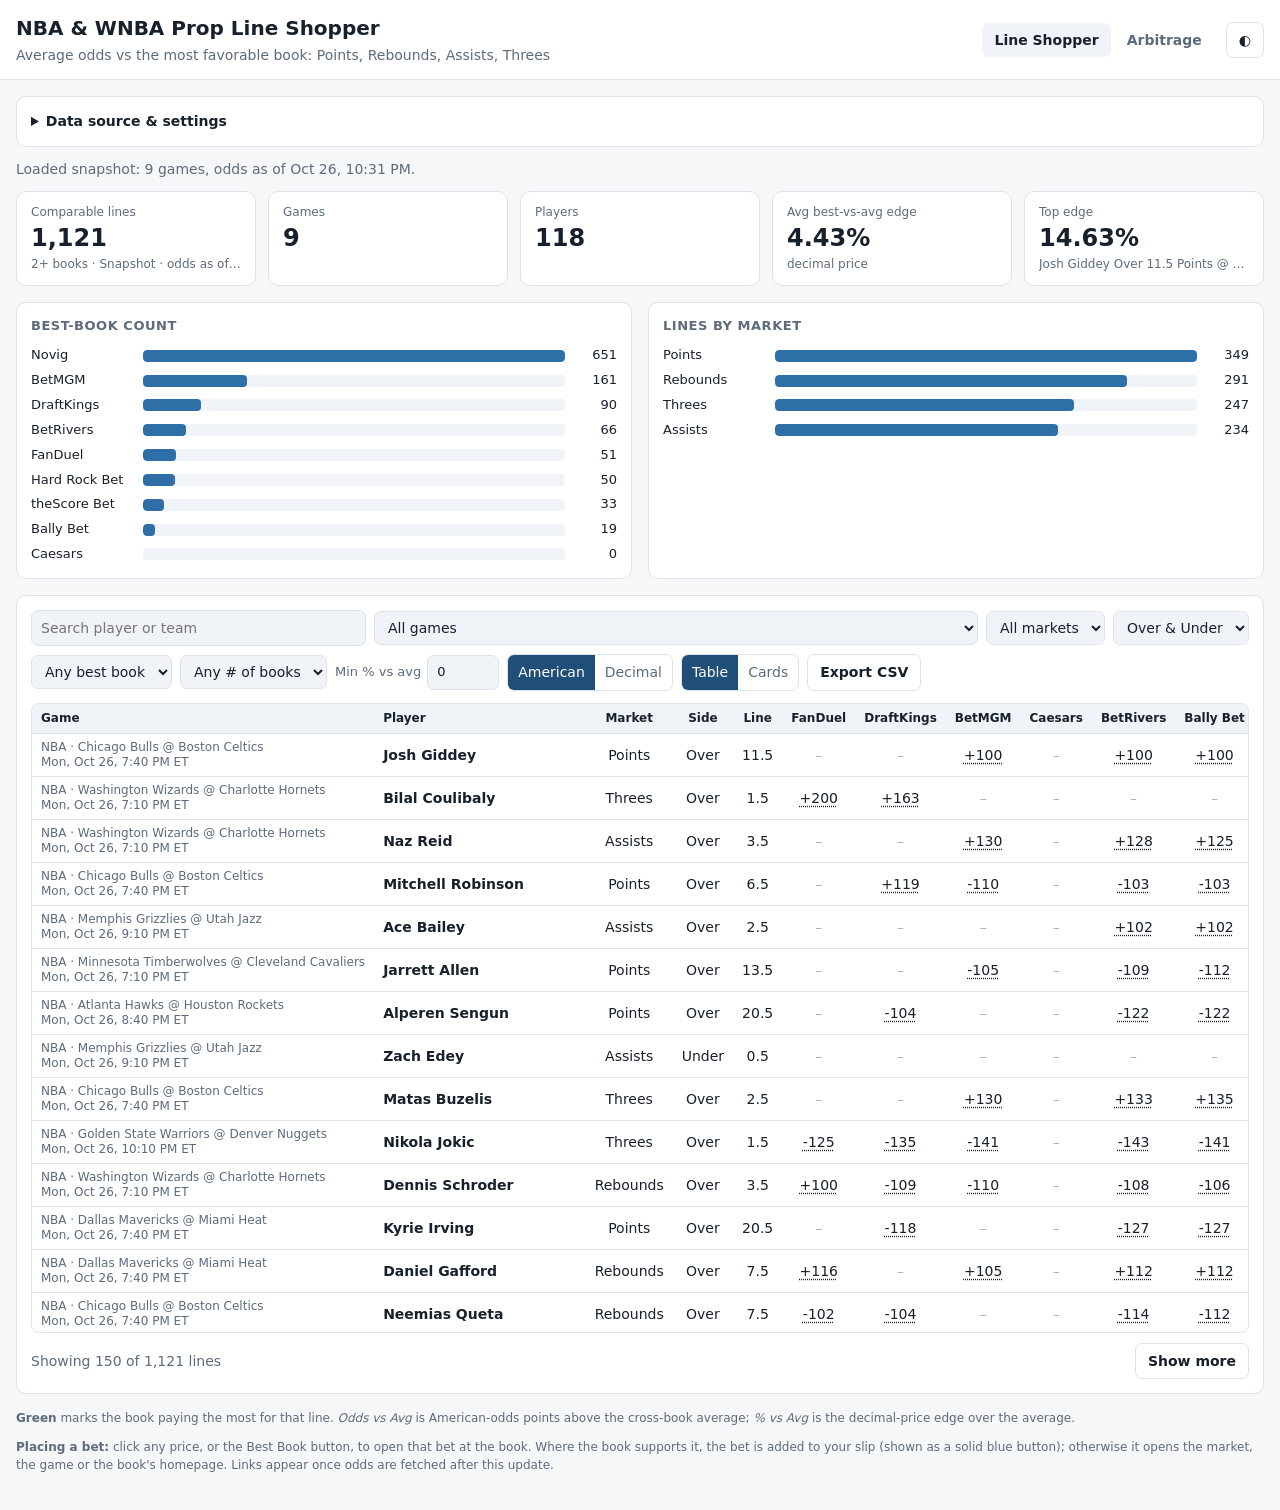
==== commit 7ffcf23a: "Add WNBA: league selection shared across pages and fetches Co-Authored-By: Claude Opus 5.5 <noreply@" ====
--- a/index.html
+++ b/index.html
@@ -3,16 +3,16 @@
 <head>
   <meta charset="utf-8">
   <meta name="viewport" content="width=device-width, initial-scale=1">
-  <title>NBA Prop Line Shopper</title>
-  <meta name="description" content="NBA player props: average odds vs the most favorable sportsbook.">
+  <title>NBA & WNBA Prop Line Shopper</title>
+  <meta name="description" content="NBA and WNBA player props: average odds vs the most favorable sportsbook.">
   <link rel="icon" href="data:image/svg+xml,<svg xmlns='http://www.w3.org/2000/svg' viewBox='0 0 100 100'><text y='.9em' font-size='90'>🏀</text></svg>">
-  <link rel="stylesheet" href="styles.css?v=20261029">
+  <link rel="stylesheet" href="styles.css?v=20261029b">
 </head>
 <body>
   <header class="topbar">
     <div class="wrap topbar-inner">
       <div>
-        <h1>NBA Prop Line Shopper</h1>
+        <h1><span class="league-name">NBA &amp; WNBA</span> Prop Line Shopper</h1>
         <p class="sub">Average odds vs the most favorable book: Points, Rebounds, Assists, Threes</p>
       </div>
       <nav class="nav" aria-label="Pages">
@@ -37,6 +37,11 @@
           <input id="lookahead" type="number" min="1" step="1" value="48">
           <small>Blank = all upcoming games</small>
         </label>
+        <fieldset class="field">
+          <legend>Leagues</legend>
+          <div id="leagueChecks" class="book-checks"></div>
+          <small>Fetches and shows only the leagues checked.</small>
+        </fieldset>
         <label class="field">
           <span>Minimum books offering a line</span>
           <input id="minBooks" type="number" min="1" max="9" step="1" value="2">
@@ -52,7 +57,7 @@
         <label class="btn">Open JSON file<input id="fileInput" type="file" accept=".json,application/json" hidden></label>
         <button id="downloadJson" class="btn ghost" type="button">Save raw JSON</button>
       </div>
-      <p class="hint">Live fetches cost about 4 API credits per game (one per market). Your key stays in your browser and is sent only to api.the-odds-api.com.</p>
+      <p class="hint">Live fetches cost about 4 API credits per game (one per market), for each league checked. Your key stays in your browser and is sent only to api.the-odds-api.com.</p>
     </details>
 
     <div id="status" class="status" role="status"></div>
@@ -120,7 +125,7 @@
     </footer>
   </main>
 
-  <script src="common.js?v=20261029"></script>
-  <script src="app.js?v=20261029"></script>
+  <script src="common.js?v=20261029b"></script>
+  <script src="app.js?v=20261029b"></script>
 </body>
 </html>
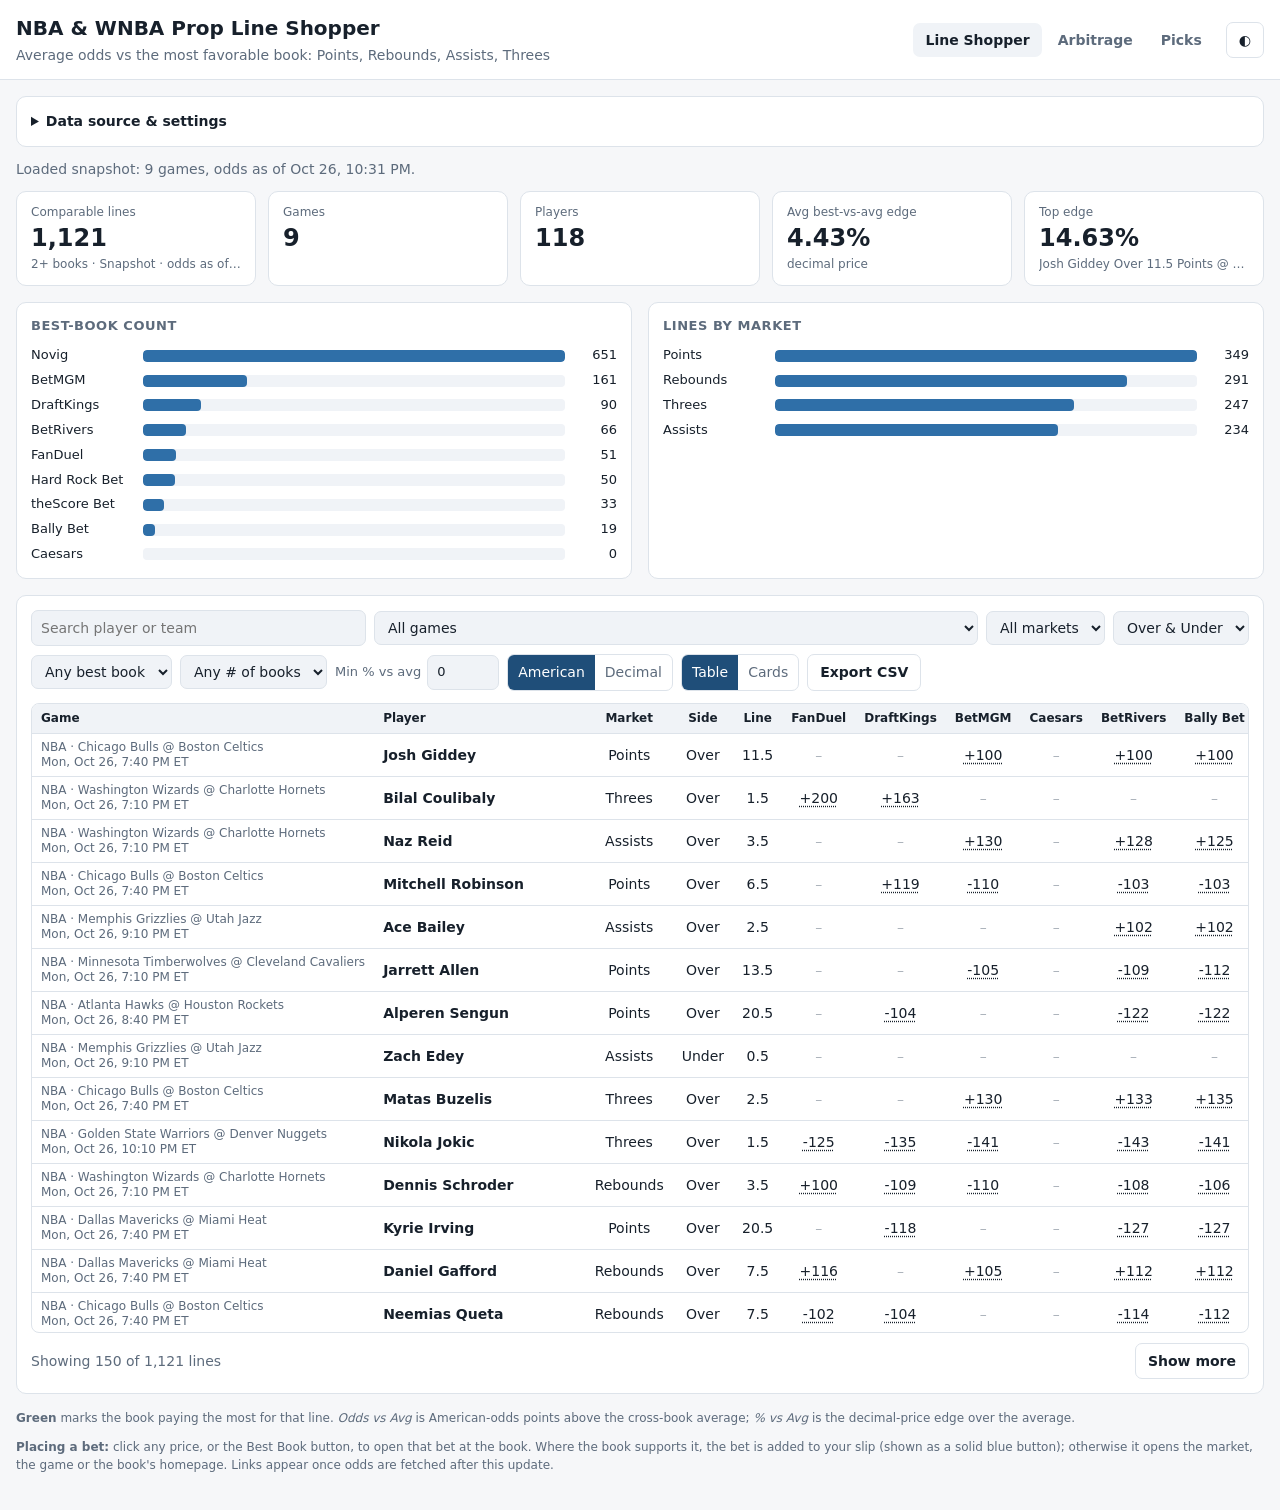
==== commit 7ed3aada: "Consensus-edge model and Picks page - consensus_edge.py: no stats model; bets when a book's price be" ====
--- a/index.html
+++ b/index.html
@@ -6,7 +6,7 @@
   <title>NBA & WNBA Prop Line Shopper</title>
   <meta name="description" content="NBA and WNBA player props: average odds vs the most favorable sportsbook.">
   <link rel="icon" href="data:image/svg+xml,<svg xmlns='http://www.w3.org/2000/svg' viewBox='0 0 100 100'><text y='.9em' font-size='90'>🏀</text></svg>">
-  <link rel="stylesheet" href="styles.css?v=20261029b">
+  <link rel="stylesheet" href="styles.css?v=20261107a">
 </head>
 <body>
   <header class="topbar">
@@ -18,6 +18,7 @@
       <nav class="nav" aria-label="Pages">
         <a href="index.html" aria-current="page">Line Shopper</a>
         <a href="arbitrage.html">Arbitrage</a>
+        <a href="picks.html">Picks</a>
       </nav>
       <button id="themeToggle" class="btn ghost" type="button" aria-label="Toggle theme">◐</button>
     </div>
@@ -125,7 +126,7 @@
     </footer>
   </main>
 
-  <script src="common.js?v=20261029b"></script>
-  <script src="app.js?v=20261029b"></script>
+  <script src="common.js?v=20261107a"></script>
+  <script src="app.js?v=20261107a"></script>
 </body>
 </html>
--- a/styles.css
+++ b/styles.css
@@ -183,6 +183,17 @@
 .card-edge.arb-pos { background: var(--best-bg); color: var(--best-text); border-color: transparent; }
 .card-edge.arb-neg { color: var(--muted); }
 
+/* Picks page (see picks.js). */
+.notice { border: 1px solid var(--warn); border-left-width: 4px; border-radius: var(--radius); padding: 10px 14px; margin-bottom: 16px; background: var(--surface); }
+td.flag { font-weight: 700; }
+td.flag.yes { color: var(--best-text); }
+td.flag.no { color: var(--muted); opacity: .55; }
+td.edge-pos { color: var(--best-text); font-weight: 700; }
+td.edge-neg { color: var(--muted); }
+tr.pick td.player { box-shadow: inset 3px 0 0 var(--best-text); }
+tr.pick td { background-color: color-mix(in srgb, var(--best-bg) 45%, transparent); }
+tr.pick-novig td.player { box-shadow: inset 3px 0 0 var(--muted); }
+
 @media (max-width: 700px) {
   .wrap { padding: 0 12px; }
   .topbar { margin-bottom: 12px; }
